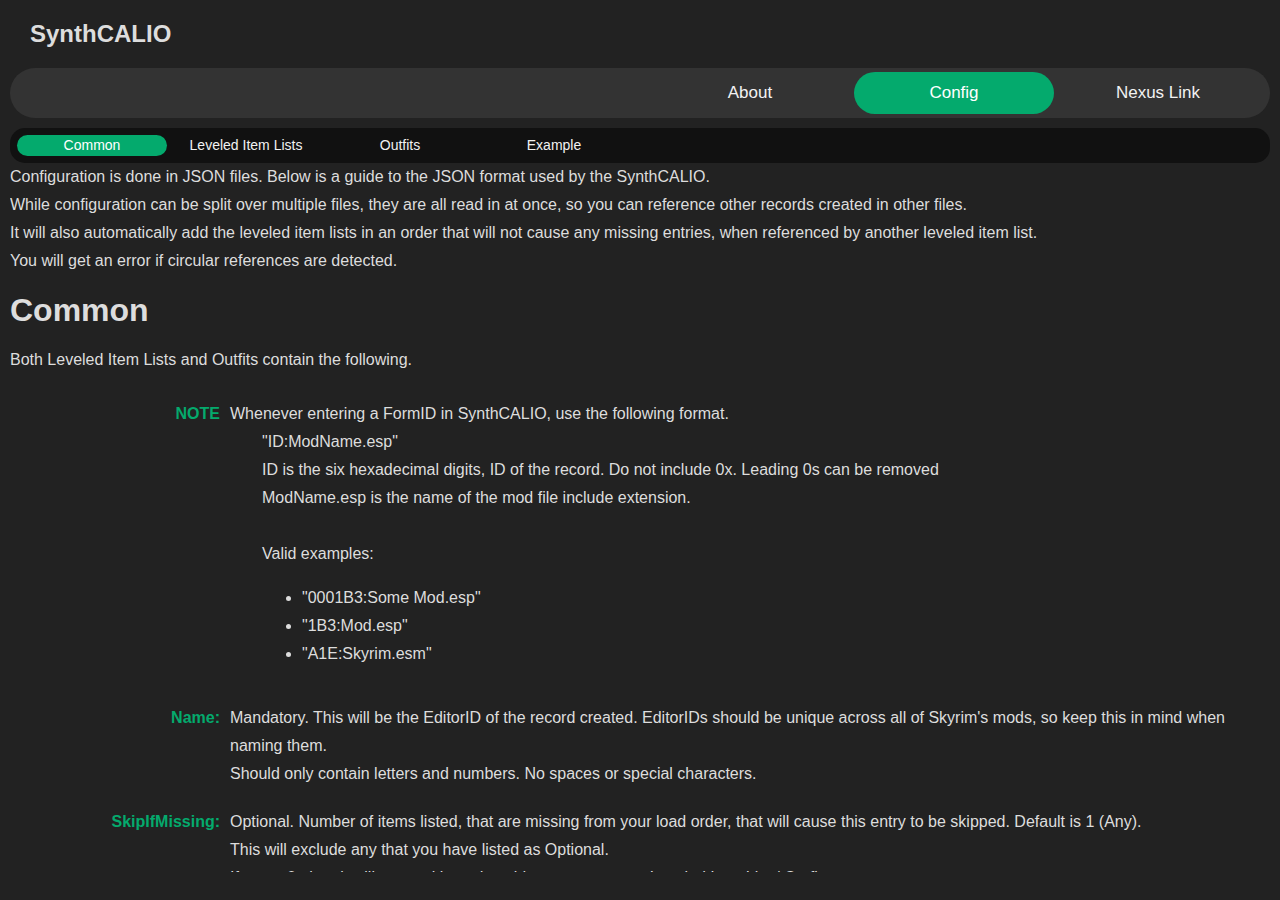
==== docs/config.html @ 4d497f8f "Simplified marking of optional items. Still support v1.1 way for those who want to do crazy stuff, b" ====
<!DOCTYPE html>
<html lang="en">
<head>
    <link href="./include/main.css" rel="stylesheet" />
    <meta name="viewport" content="width=device-width, initial-scale=1.0" />
    <title>SynthCALIO</title>
</head>
<body>
    <div class="box">
        <header>
            <h2>SynthCALIO</h2>
        </header>
        <nav class="menu">
            <a style="margin-left:auto;" href="./index.html">About</a>
            <a class="active" href="./config.html">Config</a>
            <a href="https://www.nexusmods.com/skyrimspecialedition/mods/144763" target="_blank">Nexus Link</a>
        </nav>
        <nav class="menu submenu">
            <a href="#common">Common</a>
            <a href="#leveledItems">Leveled Item Lists</a>
            <a href="#outfits">Outfits</a>
            <a href="#example">Example</a>
        </nav>
        <div class="main" id="main">
            Configuration is done in JSON files. Below is a guide to the JSON format used by the SynthCALIO.<br />
            While configuration can be split over multiple files, they are all read in at once, so you can reference other records created in other files.<br />
            It will also automatically add the leveled item lists in an order that will not cause any missing entries, when referenced by another leveled item list.<br />
            You will get an error if circular references are detected.<br />
            <section id="common">
                <h1>Common</h1>

                <p>Both Leveled Item Lists and Outfits contain the following.</p>

                <div class="setting">
                    <div class="label">NOTE</div>
                    <div>
                        Whenever entering a FormID in SynthCALIO, use the following format.<br />
                        <div style="padding-left: 2em">
                            "ID:ModName.esp"<br />
                            ID is the six hexadecimal digits, ID of the record. Do not include 0x. Leading 0s can be removed<br />
                            ModName.esp is the name of the mod file include extension.<br />
                            <br />
                            Valid examples:<br />
                            <ul>
                                <li>"0001B3:Some Mod.esp"</li>
                                <li>"1B3:Mod.esp"</li>
                                <li>"A1E:Skyrim.esm"</li>
                            </ul>
                        </div>
                    </div>
                </div>

                <div class="setting">
                    <div class="label">Name:</div>
                    <div>
                        Mandatory. This will be the EditorID of the record created. EditorIDs should be unique across all of Skyrim's mods, so keep this in mind when naming them.<br />
                        Should only contain letters and numbers. No spaces or special characters.
                    </div>
                </div>
                <div class="setting">
                    <div class="label">SkipIfMissing:</div>
                    <div>
                        Optional. Number of items listed, that are missing from your load order, that will cause this entry to be skipped. Default is 1 (Any).<br />
                        This will exclude any that you have listed as Optional. <br />
                        If set to 0, then it will never skip and could create an empty Leveled Item List / Outfit. <br />
                        If set to -1, then will only skip if no non-optional entries are added to the list.
                    </div>
                </div>
                <div class="setting">
                    <div class="label">SPID:</div>
                    <div>
                        Optional. List of <a href="https://www.nexusmods.com/skyrimspecialedition/mods/36869" target="_blank">SPID</a> entries to add to INI file if this entry is added. There are 2 valid formats for this<br />
                        Both formats exclude the <strong>FormOrEditorID</strong> which will be automatically filled in by the patcher, to the assigned FormID in the correct SPID format.<br />
                        Refer to the SPID article <a href="https://www.nexusmods.com/skyrimspecialedition/articles/6617" target="_blank">SPID: The Complete Reference</a> for more information.<br />
                        <br />
                        <strong>Excluding FormType</strong><br />
                        Should look like "StringFilters|FormFilters|LevelFilters|TraitFilters|CountOrPackageIndex|Chance"<br />
                        FormType will be either, "Item" or "Outfit" depending on if SPID added to Leveled Item List or Outfit.<br />
                        <br />
                        <strong>Including FormType</strong><br />
                        Should look like "FormType=|StringFilters|FormFilters|LevelFilters|TraitFilters|CountOrPackageIndex|Chance"<br />
                        Use this if you do not want the default FormType used.
                    </div>
                </div>
            </section>
            <section id="leveledItems">
                <h2>Leveled Item Lists</h2>

                <div class="setting">
                    <div class="label">Flags:</div>
                    <div>
                        Optional. Valid values are "CalculateFromAllLevelsLessThanOrEqualPlayer", "CalculateForEachItemInCount", "UseAll", "SpecialLoot".<br />
                        Multiple values can be used, separated by a comma. Example: "Flags": "CalculateFromAllLevelsLessThanOrEqualPlayer, CalculateForEachItemInCount"<br />
                    </div>
                </div>

                <div class="setting">
                    <div class="label">ChanceNone:</div>
                    <div>
                        Optional. Sets the ChanceNone value on the created record. Default is 0.<br />
                        Can be either a number between 0 and 1 (0.5 = 50%) or a string like "50%".
                    </div>
                </div>

                <div class="setting">
                    <div class="label">Entries:</div>
                    <div>
                        List of entries to add to this leveled item list.<br />
                        <br />
                        <string>Format</string><br />
                        {?}{[Lv#]} {#x} FormIDorEditorID<br />
                        Parts surrounded by {} are optional. Do not include the {}.<br />
                        <ul>
                            <li>{?} - Optional. If present, then this entry is optional and will not be counted towards the SkipIfMissing count.</li>
                            <li>{[Lv#]} - Optional. If present, then this will set the Level value to # for this entry. Default: [Lv1]</li>
                            <li>{#x} - Optional. If present, then this will set the Count value to # for this entry. Default: 1x</li>
                            <li>FormIDorEditorID - Mandatory. This is the FormID or EditorID of the item to add to the list. If referencing another Leveled Item List created by SynthCALIO you must use the Name you assigned on that Leveled Item List as the EditorID</li>
                        </ul>
                    </div>
                </div>
            </section>
            <section id="outfits">
                <h1>Outfits</h1>

                <div class="setting">
                    <div class="label">Items:</div>
                    <div>
                        List of items to add to this leveled item list as either FormID or EditorID.<br />
                        If referencing a Leveled Item List created by SynthCALIO you must use the Name you assigned on that Leveled Item List as the EditorID
                    </div>
                </div>

                <div class="setting">
                    <div class="label">DefaultOutfit:</div>
                    <div>
                        Optional. If this outfit is added, will update the NPC's Default Outfit to this one. This will actually update the record, so good for setting default outfit for unique NPCs.<br />
                        For others where you may want to only assign the outfit to some non-unique NPCs, I recommend using SPID instead as it has the simple chance option.
                    </div>
                </div>

                <div class="setting">
                    <div class="label">SleepingOutfit:</div>
                    <div>
                        Optional. If this outfit is added, will update the NPC's Sleeping Outfit to this one. This will actually update the record, so good for setting default outfit for unique NPCs.<br />
                        For others where you may want to only assign the outfit to some non-unique NPCs, I recommend using SPID instead as it has the simple chance option.<br />
                        As Outfit default FormType for SPID you would need to use the following SPID format:<br />
                        "SleepOutfit=|StringFilters|FormFilters|LevelFilters|TraitFilters|CountOrPackageIndex|Chance"
                    </div>
                </div>
            </section>
            <section id="example">
                <h1>Generic Example</h1>
                <pre>
{
  "LeveledItems": [
    {
      "Name": "EditorID4LeveledItem1",
      "Flags": "UseAll",
      "ChanceNone": "10%",
      "SkipIfMissing": 1,
      "Entries": [
        "123456:FormKey.esp", // Comments are allowed
        "EditorID"
      ]
    },
    {
      "Name": "EditorID4LeveledItem2",
      "Flags": "UseAll",
      "ChanceNone": 0.1,
      "Entries": [
        "[Lv5] 1x 123456:FormKey.esp", // Can include Level and Count information in this format.
        "[Lv5] EditorID" // Can exclude Level or Count if you want the default value of 1.
      ]
    },
    {
      "Name": "EditorID4LeveledItemAll",
      "Flags": "CalculateFromAllLevelsLessThanOrEqualPlayer, CalculateForEachItemInCount",
      "Entries": [
        "EditorID4LeveledItem1", // Must use EditorID when referencing other records created by SynthCALIO
        "?EditorID4LeveledItem2" // This entry is optional.
      ],
      "SPID": [ "StringFilters|FormFilters|LevelFilters|TraitFilters|CountOrPackageIndex|Chance" ] // SPID entry to add to INI, unless skipped. Excludes the starting Item=FormOrEditorID| part as that is automatically added.
    }
  ],
  "Outfits": [
    {
      "Name": "EditorID4Outfit",
      "Items": [ "EditorID4LeveledItemAll" ],
      "SkipIfMissing": 1,
      "DefaultOutfit": [
        "ABC123:Dragonborn.esm" // Can have comments
      ],
      "SleepingOutfit": [
        "NPCEditorID" // Can use EditorID or FormID
      ],
      "SPID": [
        "StringFilters|FormFilters|LevelFilters|TraitFilters|CountOrPackageIndex|Chance", // SPID entry to add to INI, unless skipped. Excludes the starting Outfit=FormOrEditorID| part as that is automatically added.
        "SleepOutfit = |StringFilters|FormFilters|LevelFilters|TraitFilters|CountOrPackageIndex|Chance" // Can include FormType if you don't want Outfit, but FormOrEditorID must still be empty, so first | should be straight after =.
      ]
    }
  ]
}
</pre>
            </section>
        </div>
        <br />
    </div>
    <script>
        const sections = document.querySelectorAll("section");
        const navLi = document.querySelectorAll(".submenu a");
        const pageOffset = document.getElementById("main").offsetTop;

        function onMainScroll() {
            var current = "";
            var currentScrollPos = document.getElementById("main").scrollTop;

            sections.forEach((section) => {
                const sectionTop = section.offsetTop - pageOffset - 150;
                if (currentScrollPos >= sectionTop) {
                    current = section.getAttribute("id");
                }
            });

            navLi.forEach((li) => {
                if (li.href.toString().endsWith("#" + current)) {
                    li.classList.add("active");
                } else {
                    li.classList.remove("active");
                }
            });
        }

        document.getElementById("main").onscroll = onMainScroll;
        onMainScroll();
    </script>
</body>
</html>
---- docs/include/main.css ----
* {
    box-sizing: border-box;
}

html, body {
    height: 100%;
    min-height: 500px;
    margin: 0;
}

body {
    font-family: 'Open Sans', sans-serif;
    line-height: 1.75em;
    font-size: 16px;
    background-color: #222;
    color: #ddd;
}

.box {
    display: flex;
    flex-flow: column;
    height: 100%;
    margin: 0 10px;
    overflow: scroll;
}

a[href] {
    color: #1e8ad6;
}

    a[href]:hover {
        color: #3ba0e6;
    }

header {
    padding: 0 20px;
}

.menu, .submenu {
    height: 50px;
    padding: 0 10px;
    display: flex;
    background-color: #333;
    border-radius: 25px;
    overflow: hidden;
    flex-shrink: 0;
}

    .menu a, .submenu a {
        float: left;
        color: #f2f2f2;
        text-align: center;
        margin: auto 2px;
        line-height: 2.5em;
        text-decoration: none;
        border-radius: 25px;
        font-size: 17px;
        min-width: 200px;
    }

        .menu a:hover, .submenu a:hover {
            background-color: #ddd;
            color: black;
        }

        .menu a.active, .submenu a.active {
            background-color: #04AA6D;
            color: white;
        }

.submenu {
    height: 35px;
    padding: 0 5px;
    background-color: #111;
    border-radius: 15px;
    margin-top: 10px;
}

    .submenu a {
        line-height: 1.5em;
        font-size: 14px;
        min-width: 150px;
    }

.controls {
    padding: 10px 20px;
    position: relative;
    display: flex;
    max-width: 100%;
}

    .controls > div {
        margin: 0 10px;
    }

        .controls > div > h5 {
            font-size: 17px;
            color: #04AA6D;
            margin: 0 10px;
            display: inline;
        }

    .controls select {
        font-size: 16px;
        min-width: 300px;
        background-color: #ddd;
        border: inset #ddd;
    }

.main {
    flex: 1;
    overflow: auto;
}

.setting {
    display: table;
    width: 100%;
    border-spacing: 10px;
}

    .setting > div {
        display: table-cell;
    }

.label {
    width: 200px;
    text-align: right;
    font-weight: bold;
    color: #04AA6D;
}

.good {
    color: #04AA6D;
}

.bad {
    color: red !important;
}

pre {
    font-family: 'Courier New';
    display: block;
    margin: 0 20px 20px;
    padding: 5px 10px;
    background-color: #333;
}

@media only screen and (max-width:800px) {
    /* For tablets: */
    .menu a {
        min-width: auto;
    }
}

@media only screen and (max-width:500px) {
    /* For mobile phones: */
    .menu a {
        min-width: auto;
    }
}
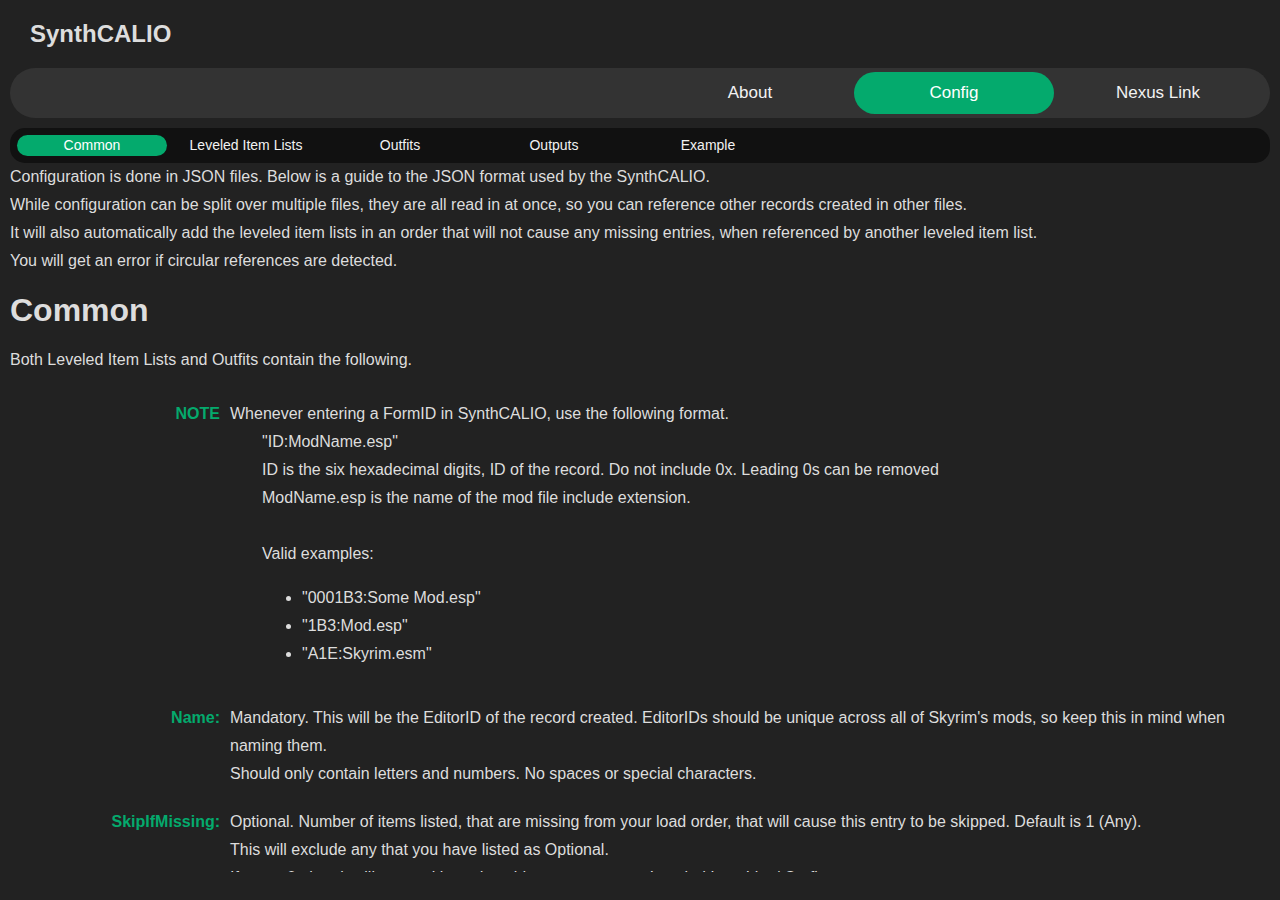
==== commit 67aa4a9d: "v1.3 Added ability to create any text based output file that will contain Leveled Item Lists and/or " ====
--- a/docs/config.html
+++ b/docs/config.html
@@ -19,6 +19,7 @@
             <a href="#common">Common</a>
             <a href="#leveledItems">Leveled Item Lists</a>
             <a href="#outfits">Outfits</a>
+            <a href="#outputs">Outputs</a>
             <a href="#example">Example</a>
         </nav>
         <div class="main" id="main">
@@ -111,7 +112,7 @@
                         {?}{[Lv#]} {#x} FormIDorEditorID<br />
                         Parts surrounded by {} are optional. Do not include the {}.<br />
                         <ul>
-                            <li>{?} - Optional. If present, then this entry is optional and will not be counted towards the SkipIfMissing count.</li>
+                            <li>{?} - Optional. If present, then this entry is optional and will not be counted towards the SkipIfMissing count. No spaces between ? and [Lv#].</li>
                             <li>{[Lv#]} - Optional. If present, then this will set the Level value to # for this entry. Default: [Lv1]</li>
                             <li>{#x} - Optional. If present, then this will set the Count value to # for this entry. Default: 1x</li>
                             <li>FormIDorEditorID - Mandatory. This is the FormID or EditorID of the item to add to the list. If referencing another Leveled Item List created by SynthCALIO you must use the Name you assigned on that Leveled Item List as the EditorID</li>
@@ -126,7 +127,8 @@
                     <div class="label">Items:</div>
                     <div>
                         List of items to add to this leveled item list as either FormID or EditorID.<br />
-                        If referencing a Leveled Item List created by SynthCALIO you must use the Name you assigned on that Leveled Item List as the EditorID
+                        If referencing a Leveled Item List created by SynthCALIO you must use the Name you assigned on that Leveled Item List as the EditorID<br />
+                        Can add ? prefix to make the entry optional. This will not count towards the SkipIfMissing count. No spaces between ? and FormIDorEditorID.
                     </div>
                 </div>
 
@@ -145,6 +147,146 @@
                         For others where you may want to only assign the outfit to some non-unique NPCs, I recommend using SPID instead as it has the simple chance option.<br />
                         As Outfit default FormType for SPID you would need to use the following SPID format:<br />
                         "SleepOutfit=|StringFilters|FormFilters|LevelFilters|TraitFilters|CountOrPackageIndex|Chance"
+                    </div>
+                </div>
+            </section>
+            <section id="outputs">
+                While the above configurations can be used to create SPID text configuration files, as of v1.3 SynthCALIO can also be used to create any other text based configuration files that need to contain the Form ID of records created by SynthCALIO.<br />
+                This is done by adding a "Outputs" folder under the SynthCALIO configuration folder, which would be by default Skyrim/Data/SynthCALIO/Outputs/.<br />
+                Any files added to this folder including in subdirectories will be checked and if matches defined configured outputs will be processed, and matching files created in the same relative location under Skyrim/Data/ (Still in the defined Output folder defined in Synthesis settings).
+                <h1>Defined outputs</h1>
+                <p>
+                    By default there are 2 defined outputs configured for SPID and SkyPatcher. These are configured in outputs.ini file in the SynthCALIO configuration folder. This file will be created if it doesn't already exists with these defaults.<br />
+                    If there are other commonly used frameworks that would benefit from this please let me know and I can add them to the default outputs.ini file.
+                </p>
+                <p>
+                    You can also add outputs configurations into your actual text based files. This is done by adding a comment as the very first line in the file.<br />
+                    Line should start with any of the following supported comment prefixes based on what your file normally would use for comments. Currently supported are //, # and ;<br />
+                    After that it should say "SynthCALIO - " followed by key=value pairs separated by semi-colons (;).<br />
+                    All must be on the single first line of the file.<br />
+                    Example: "; SynthCALIO - RemoveHeader=yes;FormID={id}:{mod};"<br />
+                </p>
+                <p>
+                    For a file located in the Outputs folder to be processed, a valid configuration for the file must be present either in the outputs.ini file or in the first line of the file itself.<br />
+                    Also that configuration must at least include a valid FormID settings else it will be skipped.
+                </p>
+                <p>
+                    Configurations are combined from the outputs.ini file and the first line of the file itself. So if you have a configuration in both, the one in the file will override the one in the outputs.ini file, but only for settings you defined.
+                    Other settings can come from other matching configurations for that file of defaults if none defined. For configurations in the outputs.ini file, they are processed top to bottom, so the last matched value for any setting will be used, if not overridden by in-file configuration.<br />
+                    Higher priority configurations (lower in output.ini or in-line) will only replace the settings defined in the higher priority configuration. If you don't define one then setting from lower priority is used, but if you define one but leave it blank then it will override.
+                    So defining a blank FormID in a higher priority configuration will make that file be skipped as FormID is mandatory in the final configuration used.<br />
+                </p>
+                <h3>Outputs Settings</h3>
+
+                <div class="setting">
+                    <div class="label">[Section Name]</div>
+                    <div>
+                        Mandatory in outputs.ini.
+                        INI files are broken up into sections. The section name is used to match the file name relative to the Outputs folder.
+                        Wildcards are supported, so * can be used to match any number of characters. However * won't match multiple directories,
+                        unless you use */ or some/parent/dir/*/filename.ext<br />
+                        * can match nothing, so */ file won't exclude matching files in the root of the Outputs folder.<br />
+                        Filename is relative to the Outputs folder, so you must not start it with a / else it won't match anything.
+                    </div>
+                </div>
+
+                <div class="setting">
+                    <div class="label">FormID</div>
+                    <div>
+                        Mandatory in final combined configuration. Default is empty.
+                        If empty after applying matching config entries, file is skipped.
+                        Must include at least one pair of FormID variables else value is invalid and file will be skipped.
+                        {mod} or {mod.esp} and {id} or {0id}
+                    </div>
+                </div>
+
+                <div class="setting">
+                    <div class="label">Rename</div>
+                    <div>
+                        Default is empty. Useful if file name must include the SynthCALIO patch file name.
+                        Should include at least 1 file variable, else just name the config file this already.
+                        If multiple files renamed to same they will all be combined into the single file. This includes if you using SPID via the JSON config files and here, it will combine the results just fine.
+                        Due to this best not to rename too conflicting file names if text file has structure, like XML based files.
+                        For SPID and SkyPatcher however it will work fine.<br />
+                        As long as Rename is just a file name, the resulting file will still exist in the same sub-folder as the original file.<br />
+                        NOTE: I have no intension of removing SPID from the JSON files, as I think it works well there, but wasn't going to work as well for SkyPatcher and possibly others, so added this option.<br />
+                    </div>
+                </div>
+
+                <div class="setting">
+                    <div class="label">OnIncomplete</div>
+                    <div>
+                        Default is RemoveLine. Valid values:
+                        <ul>
+                            <li>
+                                RemoveLine: Will just remove any line from the file that contains variables that were not replaced.
+                                Unless nothing was replaced, in which case the whole file is skipped. So won't create output file just full of comments.
+                            </li>
+                            <li>SkipFile: If any variable was not replaced, file is skipped.</li>
+                        </ul>
+                    </div>
+                </div>
+
+                <div class="setting">
+                    <div class="label">KeepHeader</div>
+                    <div>
+                        Default is True. Valid values:
+                        <ul>
+                            <li>False: If one liner SynthCALIO header exists, it's settings are still used, but header is removed from resulting output file.</li>
+                            <li>True: If one liner SynthCALIO header exists, it's settings are still used, and the header will remain in the resulting output file.</li>
+                        </ul>
+                    </div>
+                </div>
+
+                <div class="setting">
+                    <div class="label">Regex</div>
+                    <div>
+                        Default is empty. Not available in header of output files.
+                        If defined uses supplied Regular Expression to match output file names, instead of the wildcard supplied in the section name.
+                        Unlike other settings this is not inherited for other matching sections.
+                        When using Regex, the section name is ignored, just give it a descriptive unique name.
+                    </div>
+                </div>
+                <h3>Variables</h3>
+                Variables can be used in FormID and Rename settings, as well as in the source output files. They are always wrapped in curly brackets {}.
+
+                <div class="setting">
+                    <div class="label">{mod}</div>
+                    <div>
+                        Usable in all locations that variables can be used.
+                        Will be replaced with the SynthCALIO plug-in file name excluding file extension
+                    </div>
+                </div>
+
+                <div class="setting">
+                    <div class="label">{mod.esp}</div>
+                    <div>
+                        Usable in all locations that variables can be used.
+                        Will be replaced with the SynthCALIO plug-in file name including file extension
+                    </div>
+                </div>
+
+                <div class="setting">
+                    <div class="label">{id}</div>
+                    <div>
+                        Usable only in FormID setting.
+                        Will replace with the FormID excluding any leading 0s
+                    </div>
+                </div>
+
+                <div class="setting">
+                    <div class="label">{0id}</div>
+                    <div>
+                        Usable only in FormID setting.
+                        Will replace with the FormID including any leading 0s
+                    </div>
+                </div>
+
+                <div class="setting">
+                    <div class="label">{EditorID}</div>
+                    <div>
+                        Usable only in source output files. EditorID should be replaced with the EditorID used in SynthCALIO, for the FormID you want.
+                        Will replace with FormID in the format listed in FormID setting. At least 1 of these must be found and replaced in the file else file will be skipped.
                     </div>
                 </div>
             </section>
